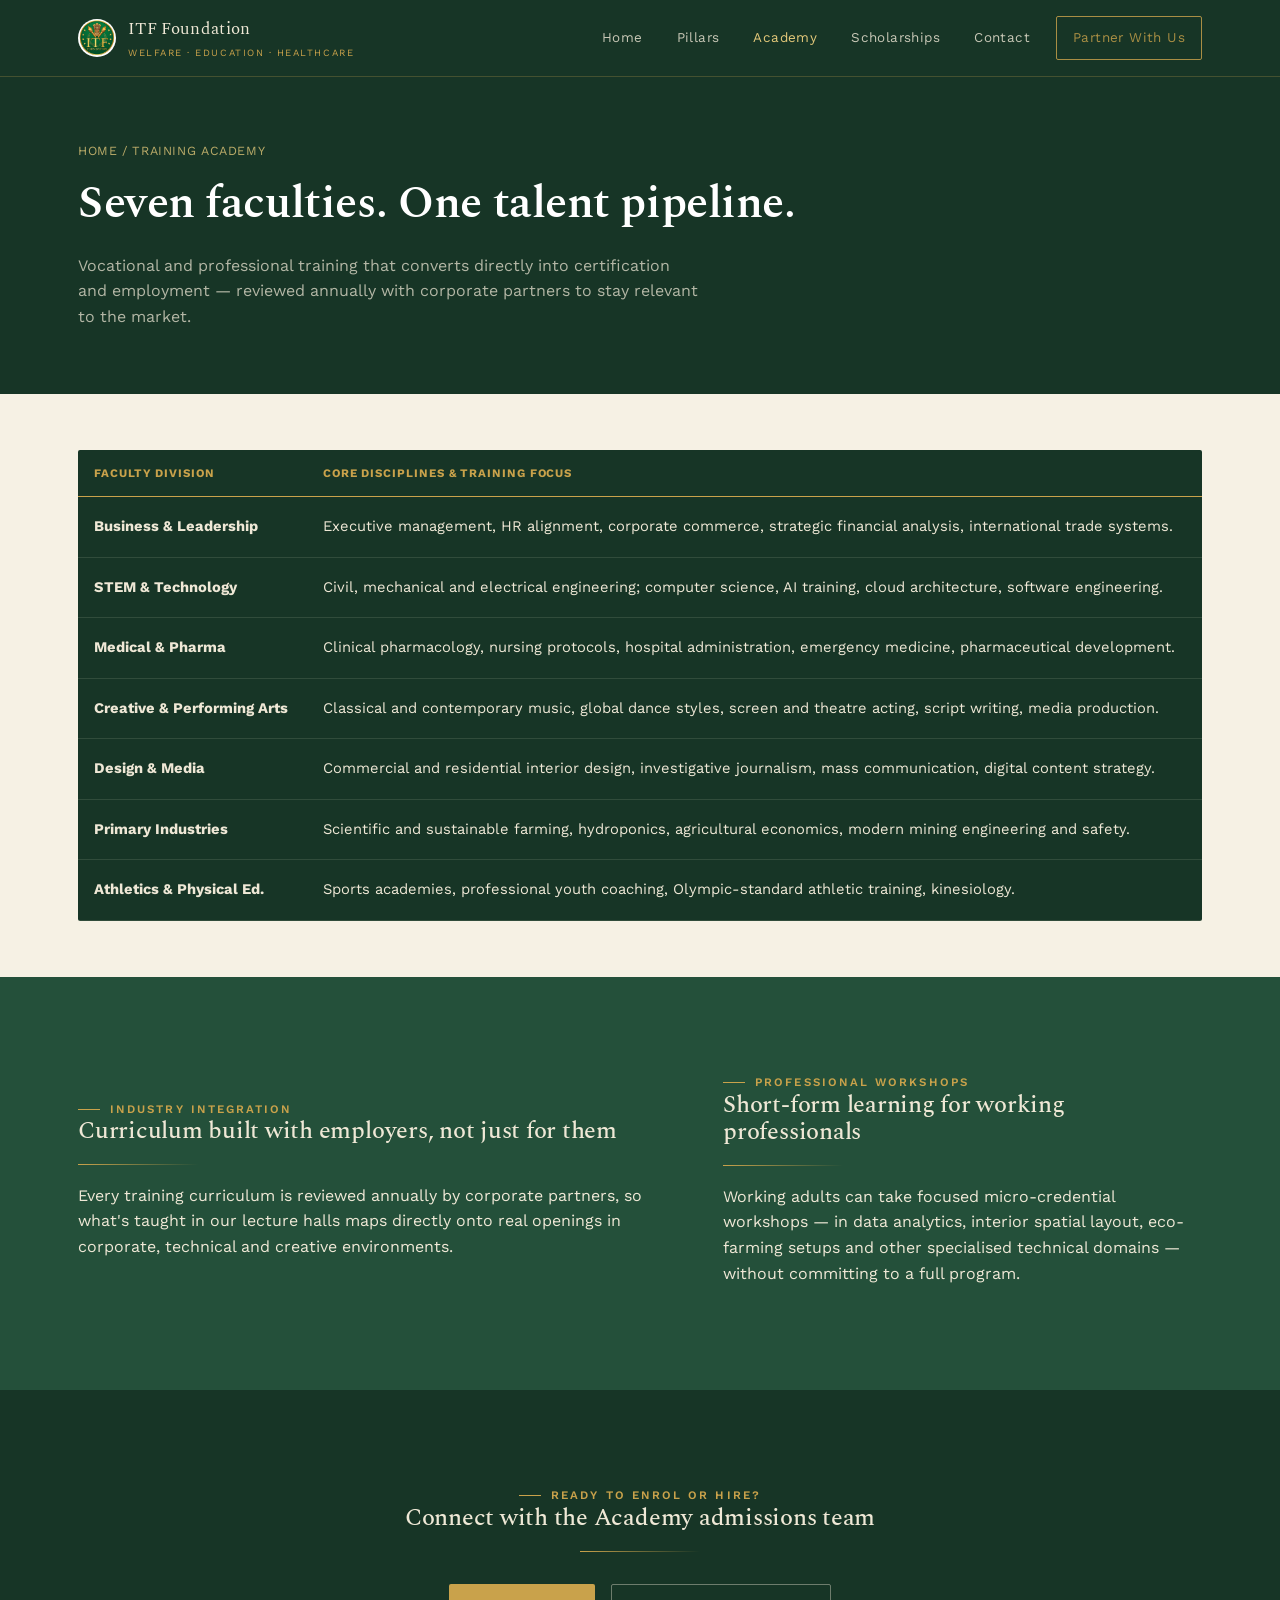
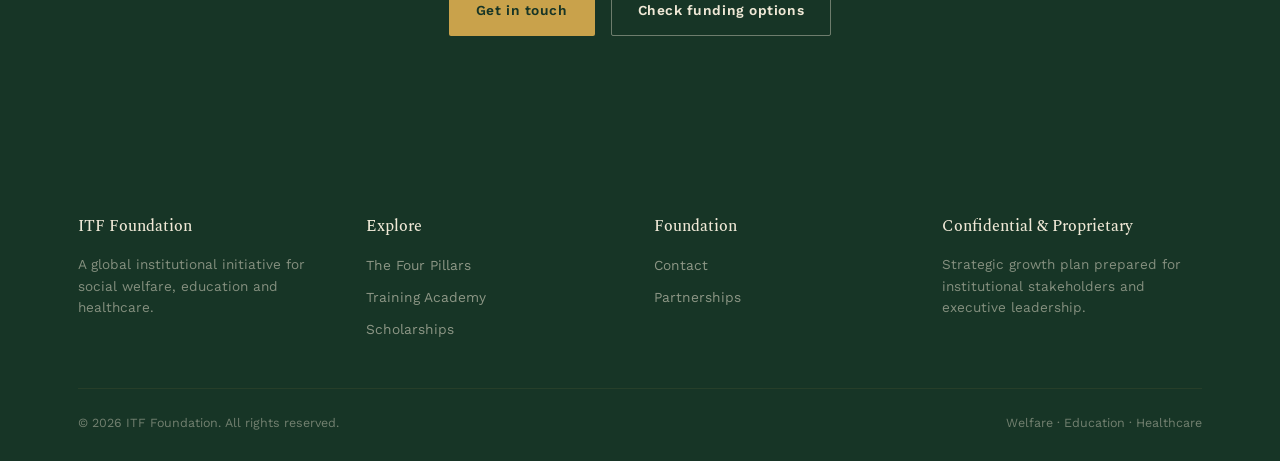
==== academy.html @ 2632fdf0 "Add files via upload" ====
<!DOCTYPE html>
<html lang="en">
<head>
<meta charset="UTF-8">
<meta name="viewport" content="width=device-width, initial-scale=1.0">
<title>Training Academy — ITF Foundation</title>
<meta name="description" content="Seven faculties offering vocational and professional training that convert directly into certification and employment.">
<link rel="stylesheet" href="main.css">
</head>
<body>

<header class="site">
  <div class="nav-inner">
    <a href="index.html" class="brand">
      <img src="logo.jpeg" alt="ITF Foundation logo" class="brand-logo">
      <div class="brand-name">ITF Foundation<small>Welfare · Education · Healthcare</small></div>
    </a>
    <button class="nav-toggle" aria-label="Toggle navigation">☰</button>
    <nav class="primary">
      <a href="index.html">Home</a>
      <a href="programs.html">Pillars</a>
      <a href="academy.html">Academy</a>
      <a href="scholarships.html">Scholarships</a>
      <a href="contact.html">Contact</a>
      <a href="contact.html#partner" class="nav-cta">Partner With Us</a>
    </nav>
  </div>
</header>

<section class="kicker-page">
  <div class="wrap">
    <div class="breadcrumb">Home / Training Academy</div>
    <h1>Seven faculties. One talent pipeline.</h1>
    <p class="lead muted" style="max-width:620px;">Vocational and professional training that converts directly into certification and employment — reviewed annually with corporate partners to stay relevant to the market.</p>
  </div>
</section>

<section class="tight">
  <div class="wrap">
    <div class="reveal" style="overflow-x:auto;">
      <table class="matrix" style="background:var(--green-deep);color:var(--bone);border-radius:2px;">
        <thead>
          <tr><th>Faculty Division</th><th>Core Disciplines &amp; Training Focus</th></tr>
        </thead>
        <tbody>
          <tr><td><strong>Business &amp; Leadership</strong></td><td>Executive management, HR alignment, corporate commerce, strategic financial analysis, international trade systems.</td></tr>
          <tr><td><strong>STEM &amp; Technology</strong></td><td>Civil, mechanical and electrical engineering; computer science, AI training, cloud architecture, software engineering.</td></tr>
          <tr><td><strong>Medical &amp; Pharma</strong></td><td>Clinical pharmacology, nursing protocols, hospital administration, emergency medicine, pharmaceutical development.</td></tr>
          <tr><td><strong>Creative &amp; Performing Arts</strong></td><td>Classical and contemporary music, global dance styles, screen and theatre acting, script writing, media production.</td></tr>
          <tr><td><strong>Design &amp; Media</strong></td><td>Commercial and residential interior design, investigative journalism, mass communication, digital content strategy.</td></tr>
          <tr><td><strong>Primary Industries</strong></td><td>Scientific and sustainable farming, hydroponics, agricultural economics, modern mining engineering and safety.</td></tr>
          <tr><td><strong>Athletics &amp; Physical Ed.</strong></td><td>Sports academies, professional youth coaching, Olympic-standard athletic training, kinesiology.</td></tr>
        </tbody>
      </table>
    </div>
  </div>
</section>

<section class="mid">
  <div class="wrap split">
    <div class="reveal">
      <span class="eyebrow">Industry integration</span>
      <h2>Curriculum built with employers, not just for them</h2>
      <div class="rule"></div>
      <p>Every training curriculum is reviewed annually by corporate partners, so what's taught in our lecture halls maps directly onto real openings in corporate, technical and creative environments.</p>
    </div>
    <div class="reveal">
      <span class="eyebrow">Professional workshops</span>
      <h2>Short-form learning for working professionals</h2>
      <div class="rule"></div>
      <p>Working adults can take focused micro-credential workshops — in data analytics, interior spatial layout, eco-farming setups and other specialised technical domains — without committing to a full program.</p>
    </div>
  </div>
</section>

<section class="dark center">
  <div class="wrap reveal">
    <span class="eyebrow center">Ready to enrol or hire?</span>
    <h2>Connect with the Academy admissions team</h2>
    <div class="rule mx-auto"></div>
    <div class="hero-actions" style="justify-content:center;">
      <a href="contact.html" class="btn btn-gold">Get in touch</a>
      <a href="scholarships.html" class="btn btn-outline">Check funding options</a>
    </div>
  </div>
</section>

<footer class="site">
  <div class="wrap">
    <div class="grid grid-4">
      <div>
        <h5>ITF Foundation</h5>
        <p class="muted" style="font-size:.85rem;">A global institutional initiative for social welfare, education and healthcare.</p>
      </div>
      <div>
        <h5>Explore</h5>
        <ul>
          <li><a href="programs.html">The Four Pillars</a></li>
          <li><a href="academy.html">Training Academy</a></li>
          <li><a href="scholarships.html">Scholarships</a></li>
        </ul>
      </div>
      <div>
        <h5>Foundation</h5>
        <ul>
          <li><a href="contact.html">Contact</a></li>
          <li><a href="contact.html#partner">Partnerships</a></li>
        </ul>
      </div>
      <div>
        <h5>Confidential &amp; Proprietary</h5>
        <p class="muted" style="font-size:.85rem;">Strategic growth plan prepared for institutional stakeholders and executive leadership.</p>
      </div>
    </div>
    <div class="footer-bottom">
      <span>© 2026 ITF Foundation. All rights reserved.</span>
      <span>Welfare · Education · Healthcare</span>
    </div>
  </div>
</footer>

<script src="main.js"></script>
</body>
</html>
---- main.css ----
/* ================= ITF FOUNDATION — DESIGN TOKENS =================
   Color
   --green-deep   #173526  primary dark / hero / nav
   --green-mid    #24503A  secondary panels
   --gold         #C9A24B  accent / rule / signature
   --gold-soft    #E4C97A  hover / highlight
   --parchment    #F6F1E4  light section bg
   --maroon       #7C2E22  rare warmth accent (scholarships, alerts)
   --ink          #20231C  body text on light
   --bone         #EFE8D6  body text on dark
   Type
   Display: "Spectral" (serif, editorial, calm authority)
   Body:    "Work Sans" (clean, humane, legible at small sizes)
   Label:   "Work Sans" uppercase tracked, used as utility/eyebrow
   Signature: concentric medallion rings — echoes the foundation seal —
   used as section markers, pull-quote frame and stat rings instead of
   numbered badges.
==================================================================== */

@import url('https://fonts.googleapis.com/css2?family=Spectral:ital,wght@0,300;0,400;0,500;0,600;0,700;1,400;1,500&family=Work+Sans:wght@300;400;500;600;700&display=swap');

:root{
  --green-deep:#173526;
  --green-mid:#24503A;
  --gold:#C9A24B;
  --gold-soft:#E4C97A;
  --parchment:#F6F1E4;
  --maroon:#7C2E22;
  --ink:#20231C;
  --bone:#EFE8D6;
  --max:1180px;
  --radius:2px;
}

*,*::before,*::after{box-sizing:border-box;}
html{scroll-behavior:smooth;}
body{
  margin:0;
  font-family:'Work Sans',sans-serif;
  color:var(--ink);
  background:var(--parchment);
  -webkit-font-smoothing:antialiased;
  line-height:1.6;
}
h1,h2,h3,h4{
  font-family:'Spectral',serif;
  font-weight:500;
  line-height:1.15;
  margin:0 0 .5em;
  letter-spacing:-0.01em;
}
h1{font-weight:600;}
p{margin:0 0 1em;}
a{color:inherit;text-decoration:none;}
img{max-width:100%;display:block;}
.wrap{max-width:var(--max);margin:0 auto;padding:0 28px;}

.eyebrow{
  font-size:.72rem;
  letter-spacing:.18em;
  text-transform:uppercase;
  color:var(--gold);
  font-weight:600;
  display:inline-flex;
  align-items:center;
  gap:10px;
}
.eyebrow::before{
  content:"";
  width:22px;height:1px;
  background:var(--gold);
  display:inline-block;
}

/* === Medallion signature element === */
.medallion{
  --size:54px;
  width:var(--size);height:var(--size);
  border-radius:50%;
  position:relative;
  flex:none;
  display:grid;place-items:center;
}
.medallion::before,
.medallion::after{
  content:"";
  position:absolute;
  border-radius:50%;
  border:1px solid currentColor;
}
.medallion::before{inset:0;}
.medallion::after{inset:8px;}
.medallion span{
  font-family:'Spectral',serif;
  font-size:.85rem;
  font-weight:600;
}

/* === Header / nav === */
header.site{
  position:sticky;top:0;z-index:50;
  background:var(--green-deep);
  border-bottom:1px solid rgba(201,162,75,.25);
}
.nav-inner{
  max-width:var(--max);margin:0 auto;padding:0 28px;
  display:flex;align-items:center;justify-content:space-between;
  height:76px;
}
.brand{display:flex;align-items:center;gap:12px;color:var(--bone);}
.brand-logo{width:38px;height:38px;object-fit:contain;border-radius:50%;}
.brand-name{font-family:'Spectral',serif;font-size:1.05rem;letter-spacing:.02em;color:var(--bone);}
.brand-name small{display:block;font-family:'Work Sans',sans-serif;font-size:.6rem;letter-spacing:.16em;color:var(--gold);text-transform:uppercase;margin-top:2px;}

nav.primary{display:flex;gap:2px;align-items:center;}
nav.primary a{
  color:var(--bone);
  font-size:.84rem;
  letter-spacing:.03em;
  padding:10px 16px;
  position:relative;
  opacity:.82;
  transition:opacity .2s ease;
}
nav.primary a:hover{opacity:1;}
nav.primary a.active{opacity:1;color:var(--gold-soft);}
.nav-cta{
  border:1px solid var(--gold);
  color:var(--gold) !important;
  border-radius:var(--radius);
  margin-left:8px;
}
.nav-cta:hover{background:var(--gold);color:var(--green-deep) !important;}

.nav-toggle{display:none;background:none;border:0;color:var(--bone);font-size:1.6rem;cursor:pointer;}

@media (max-width:880px){
  nav.primary{
    position:fixed;inset:76px 0 0 0;
    background:var(--green-deep);
    flex-direction:column;align-items:flex-start;
    padding:20px 28px;
    transform:translateY(-110%);
    transition:transform .3s ease;
    height:calc(100vh - 76px);
  }
  nav.primary.open{transform:translateY(0);}
  nav.primary a{padding:14px 0;width:100%;border-bottom:1px solid rgba(201,162,75,.12);font-size:1rem;}
  .nav-toggle{display:block;}
}

/* === Hero === */
.hero{
  background:
    radial-gradient(ellipse at 75% 0%, rgba(201,162,75,.16), transparent 60%),
    var(--green-deep);
  color:var(--bone);
  padding:108px 0 96px;
  position:relative;
  overflow:hidden;
}
.hero::after{
  content:"";
  position:absolute;
  right:-180px;top:-180px;
  width:520px;height:520px;
  border-radius:50%;
  border:1px solid rgba(201,162,75,.18);
}
.hero .wrap{position:relative;z-index:2;}
.hero h1{font-size:clamp(2.3rem,4.6vw,3.7rem);color:#fff;max-width:780px;}
.hero h1 em{color:var(--gold-soft);font-style:italic;}
.hero p.lead{max-width:560px;font-size:1.08rem;color:rgba(239,232,214,.84);}
.hero-actions{display:flex;gap:16px;margin-top:32px;flex-wrap:wrap;}

.btn{
  display:inline-flex;align-items:center;gap:10px;
  padding:14px 26px;
  font-size:.86rem;letter-spacing:.04em;
  border-radius:var(--radius);
  font-weight:600;
  border:1px solid transparent;
  cursor:pointer;
}
.btn-gold{background:var(--gold);color:var(--green-deep);}
.btn-gold:hover{background:var(--gold-soft);}
.btn-outline{border-color:rgba(239,232,214,.4);color:var(--bone);}
.btn-outline:hover{border-color:var(--gold);color:var(--gold-soft);}
.btn-outline-dark{border-color:rgba(32,35,28,.3);color:var(--ink);}
.btn-outline-dark:hover{border-color:var(--maroon);color:var(--maroon);}

/* === Section scaffolding === */
section{padding:88px 0;}
section.tight{padding:56px 0;}
.section-head{max-width:680px;margin-bottom:48px;}
.section-head h2{font-size:clamp(1.7rem,3vw,2.4rem);}
.rule{height:1px;background:linear-gradient(90deg,var(--gold),transparent);width:120px;margin:18px 0;}
.dark{background:var(--green-deep);color:var(--bone);}
.dark .section-head .eyebrow{color:var(--gold-soft);}
.mid{background:var(--green-mid);color:var(--bone);}

/* === Pillar / card grid === */
.grid{display:grid;gap:28px;}
.grid-2{grid-template-columns:repeat(2,1fr);}
.grid-3{grid-template-columns:repeat(3,1fr);}
.grid-4{grid-template-columns:repeat(4,1fr);}
@media (max-width:900px){.grid-2,.grid-3,.grid-4{grid-template-columns:1fr;}}

.card{
  background:#fff;
  border:1px solid rgba(32,35,28,.08);
  padding:30px 26px;
  border-radius:var(--radius);
  position:relative;
}
.dark .card,.mid .card{
  background:rgba(246,241,228,.04);
  border-color:rgba(201,162,75,.2);
}
.card .medallion{color:var(--gold);margin-bottom:18px;}
.card h3{font-size:1.18rem;margin-bottom:10px;}
.card p{font-size:.93rem;color:rgba(32,35,28,.72);margin-bottom:0;}
.dark .card p,.mid .card p{color:rgba(239,232,214,.72);}

/* === Pull quote === */
.pull-quote{
  border:1px solid var(--gold);
  border-radius:50%/14px;
  padding:48px 56px;
  text-align:center;
  position:relative;
  max-width:760px;
  margin:0 auto;
}
.pull-quote p{
  font-family:'Spectral',serif;
  font-style:italic;
  font-size:clamp(1.2rem,2.4vw,1.55rem);
  color:var(--bone);
  margin:0;
}
.pull-quote .medallion{position:absolute;left:50%;top:-27px;transform:translateX(-50%);background:var(--green-deep);color:var(--gold);}

/* === Stats row === */
.stats{display:flex;flex-wrap:wrap;gap:40px;}
.stat{flex:1;min-width:160px;}
.stat .medallion{--size:64px;color:var(--gold);margin-bottom:14px;}
.stat .medallion span{font-size:1.05rem;}
.stat h4{font-family:'Work Sans',sans-serif;font-size:.78rem;letter-spacing:.06em;text-transform:uppercase;color:var(--bone);opacity:.78;font-weight:600;margin:0;}

/* === Phase timeline (legitimate sequence) === */
.timeline{display:grid;grid-template-columns:repeat(2,1fr);gap:32px;}
@media (max-width:760px){.timeline{grid-template-columns:1fr;}}
.phase{border-left:2px solid var(--gold);padding-left:24px;position:relative;}
.phase::before{
  content:"";position:absolute;left:-7px;top:2px;
  width:12px;height:12px;border-radius:50%;background:var(--gold);
}
.phase .eyebrow{margin-bottom:10px;}

/* === Table (training matrix) === */
.matrix{width:100%;border-collapse:collapse;font-size:.92rem;}
.matrix th{
  text-align:left;font-family:'Work Sans',sans-serif;
  font-size:.72rem;letter-spacing:.08em;text-transform:uppercase;
  color:var(--gold);padding:14px 16px;border-bottom:1px solid var(--gold);
}
.matrix td{padding:18px 16px;border-bottom:1px solid rgba(239,232,214,.12);vertical-align:top;}
.matrix tr:hover td{background:rgba(201,162,75,.05);}

/* === Forms === */
.form-grid{display:grid;grid-template-columns:1fr 1fr;gap:20px;}
@media (max-width:700px){.form-grid{grid-template-columns:1fr;}}
.field{display:flex;flex-direction:column;gap:8px;}
.field.full{grid-column:1/-1;}
.field label{font-size:.78rem;letter-spacing:.04em;text-transform:uppercase;color:var(--ink);font-weight:600;}
.field input,.field select,.field textarea{
  font-family:'Work Sans',sans-serif;
  padding:13px 14px;
  border:1px solid rgba(32,35,28,.2);
  border-radius:var(--radius);
  font-size:.94rem;background:#fff;
}
.field textarea{resize:vertical;min-height:110px;}
.field input:focus,.field select:focus,.field textarea:focus{
  outline:2px solid var(--gold);outline-offset:1px;
}

/* === Footer === */
footer.site{background:var(--green-deep);color:rgba(239,232,214,.7);padding:64px 0 28px;font-size:.86rem;}
footer.site .grid-4{margin-bottom:48px;}
footer.site h5{color:var(--bone);font-family:'Spectral',serif;font-size:1rem;margin-bottom:14px;font-weight:500;}
footer.site a{opacity:.78;}
footer.site a:hover{opacity:1;color:var(--gold-soft);}
footer.site ul{list-style:none;padding:0;margin:0;display:flex;flex-direction:column;gap:10px;}
.footer-bottom{
  border-top:1px solid rgba(201,162,75,.15);
  padding-top:24px;
  display:flex;justify-content:space-between;flex-wrap:wrap;gap:10px;
  font-size:.78rem;opacity:.6;
}

/* === Misc utility === */
.tag{
  display:inline-block;
  font-size:.7rem;letter-spacing:.08em;text-transform:uppercase;
  padding:5px 10px;border:1px solid var(--maroon);color:var(--maroon);
  border-radius:var(--radius);font-weight:600;
}
.split{display:grid;grid-template-columns:1.1fr .9fr;gap:60px;align-items:center;}
@media (max-width:880px){.split{grid-template-columns:1fr;}}
.reveal{opacity:0;transform:translateY(18px);transition:opacity .6s ease,transform .6s ease;}
.reveal.in{opacity:1;transform:none;}

.center{text-align:center;}
.mx-auto{margin-left:auto;margin-right:auto;}
.muted{opacity:.72;}
.kicker-page{
  background:var(--green-deep);color:var(--bone);
  padding:64px 0 48px;
}
.kicker-page h1{color:#fff;font-size:clamp(2rem,4vw,2.8rem);}
.breadcrumb{font-size:.78rem;letter-spacing:.05em;text-transform:uppercase;color:var(--gold-soft);margin-bottom:18px;opacity:.8;}
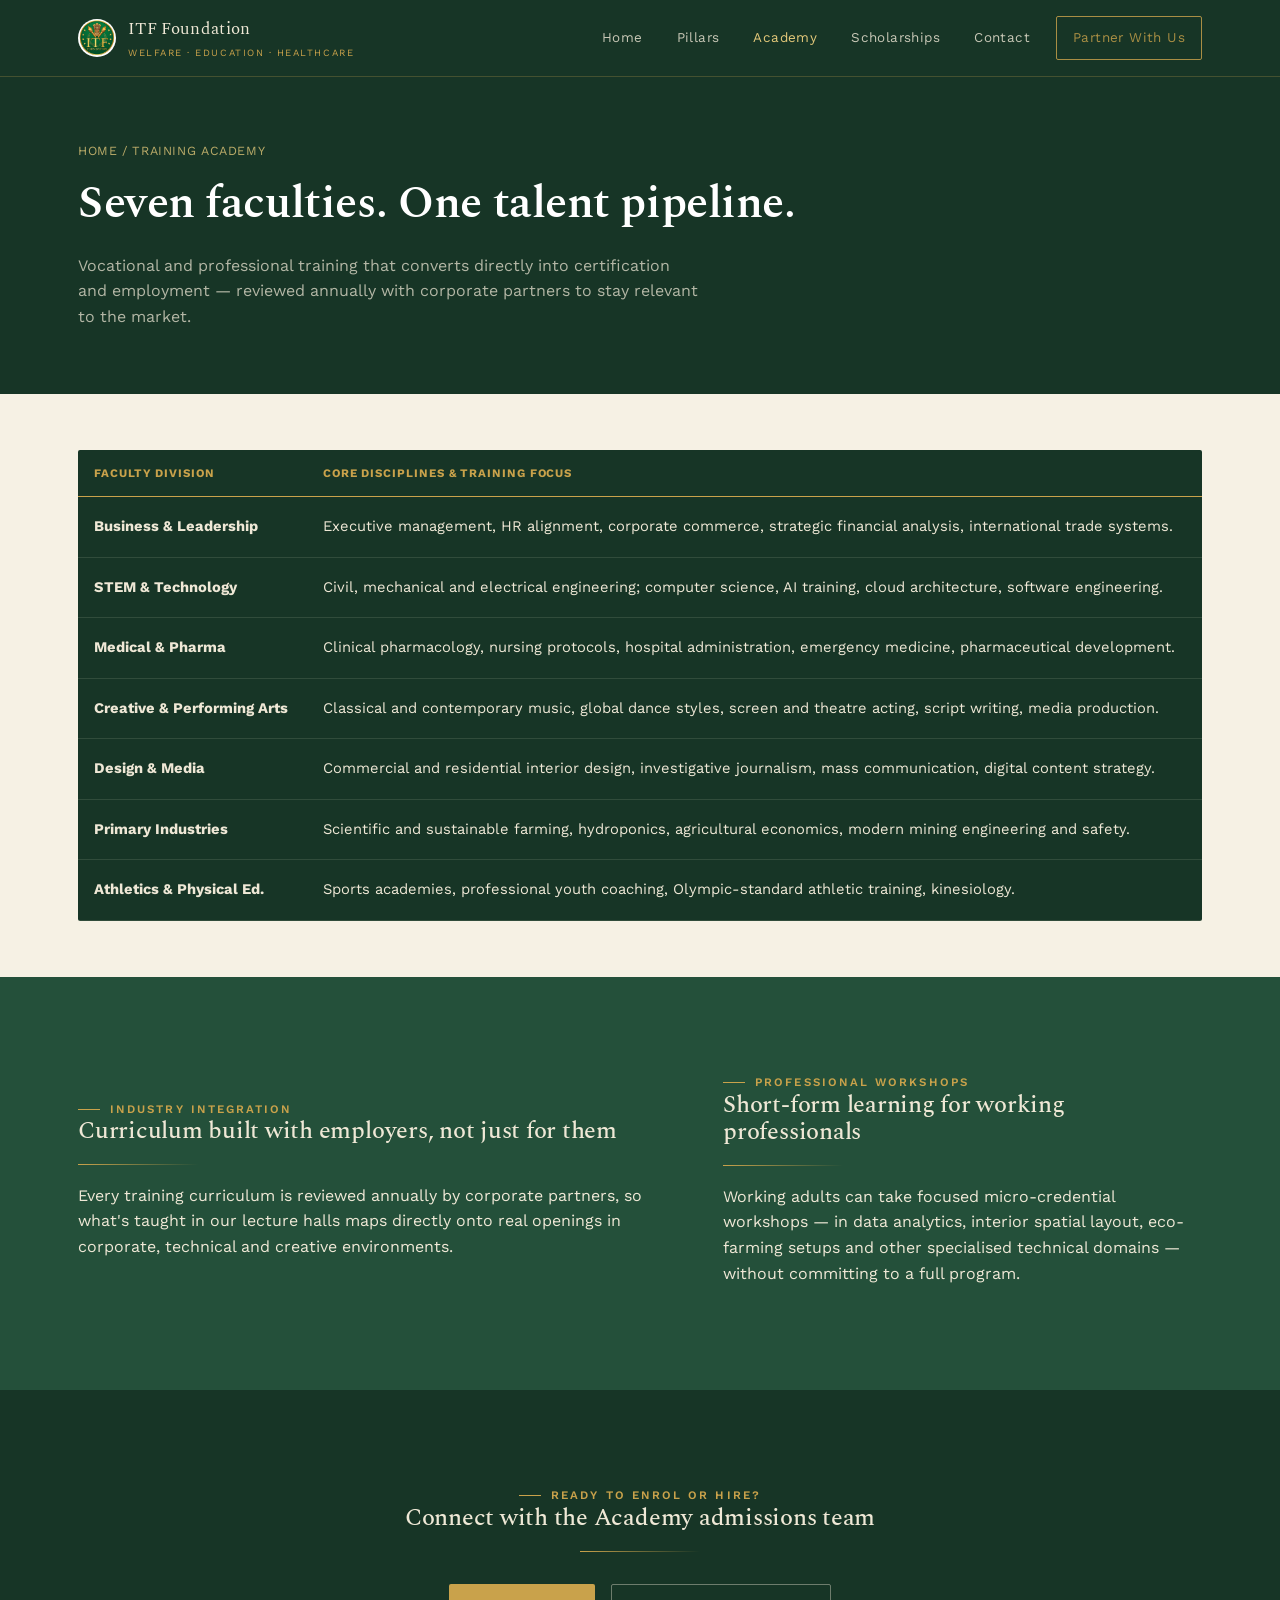
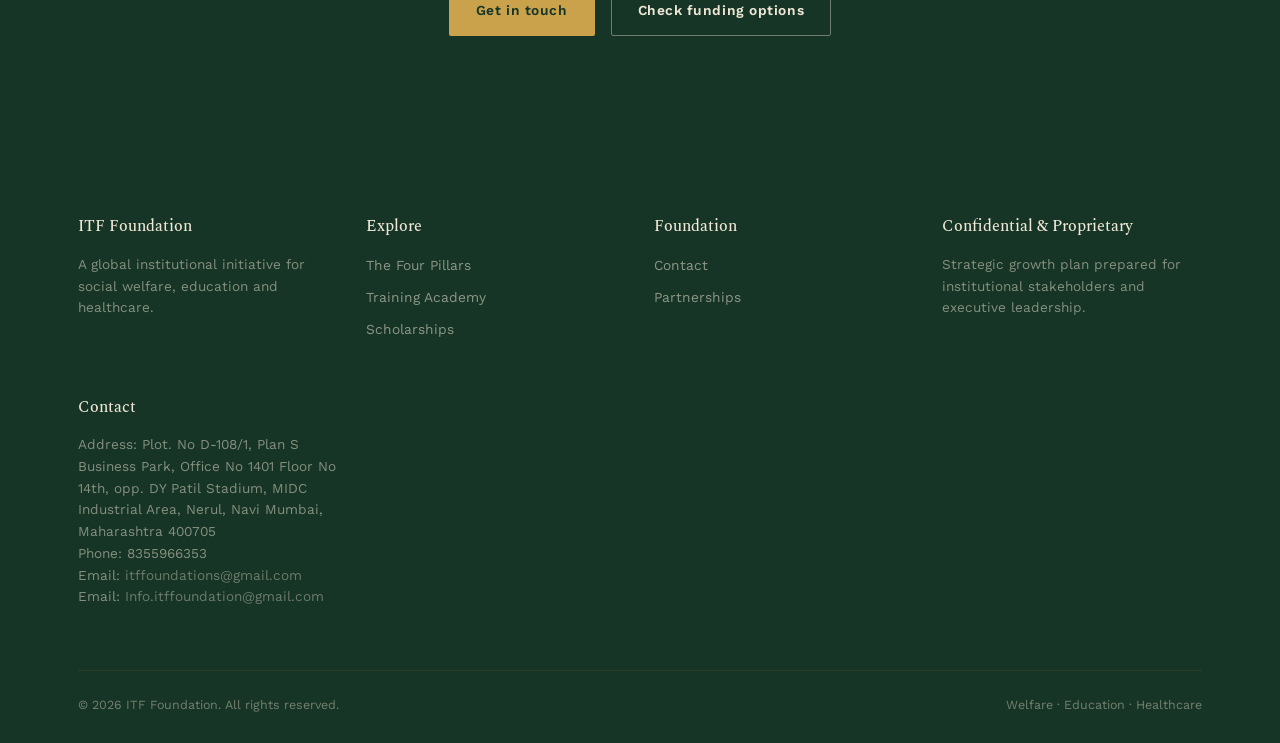
==== commit b06ac2ba: "Changes" ====
--- a/academy.html
+++ b/academy.html
@@ -111,6 +111,15 @@
         <h5>Confidential &amp; Proprietary</h5>
         <p class="muted" style="font-size:.85rem;">Strategic growth plan prepared for institutional stakeholders and executive leadership.</p>
       </div>
+      <div>
+        <h5>Contact</h5>
+        <p class="muted" style="font-size:.85rem;">
+          Address: Plot. No D-108/1, Plan S Business Park, Office No 1401 Floor No 14th, opp. DY Patil Stadium, MIDC Industrial Area, Nerul, Navi Mumbai, Maharashtra 400705<br>
+          Phone: 8355966353<br>
+          Email: <a href="mailto:itffoundations@gmail.com">itffoundations@gmail.com</a><br>
+          Email: <a href="mailto:Info.itffoundation@gmail.com">Info.itffoundation@gmail.com</a>
+        </p>
+      </div>
     </div>
     <div class="footer-bottom">
       <span>© 2026 ITF Foundation. All rights reserved.</span>
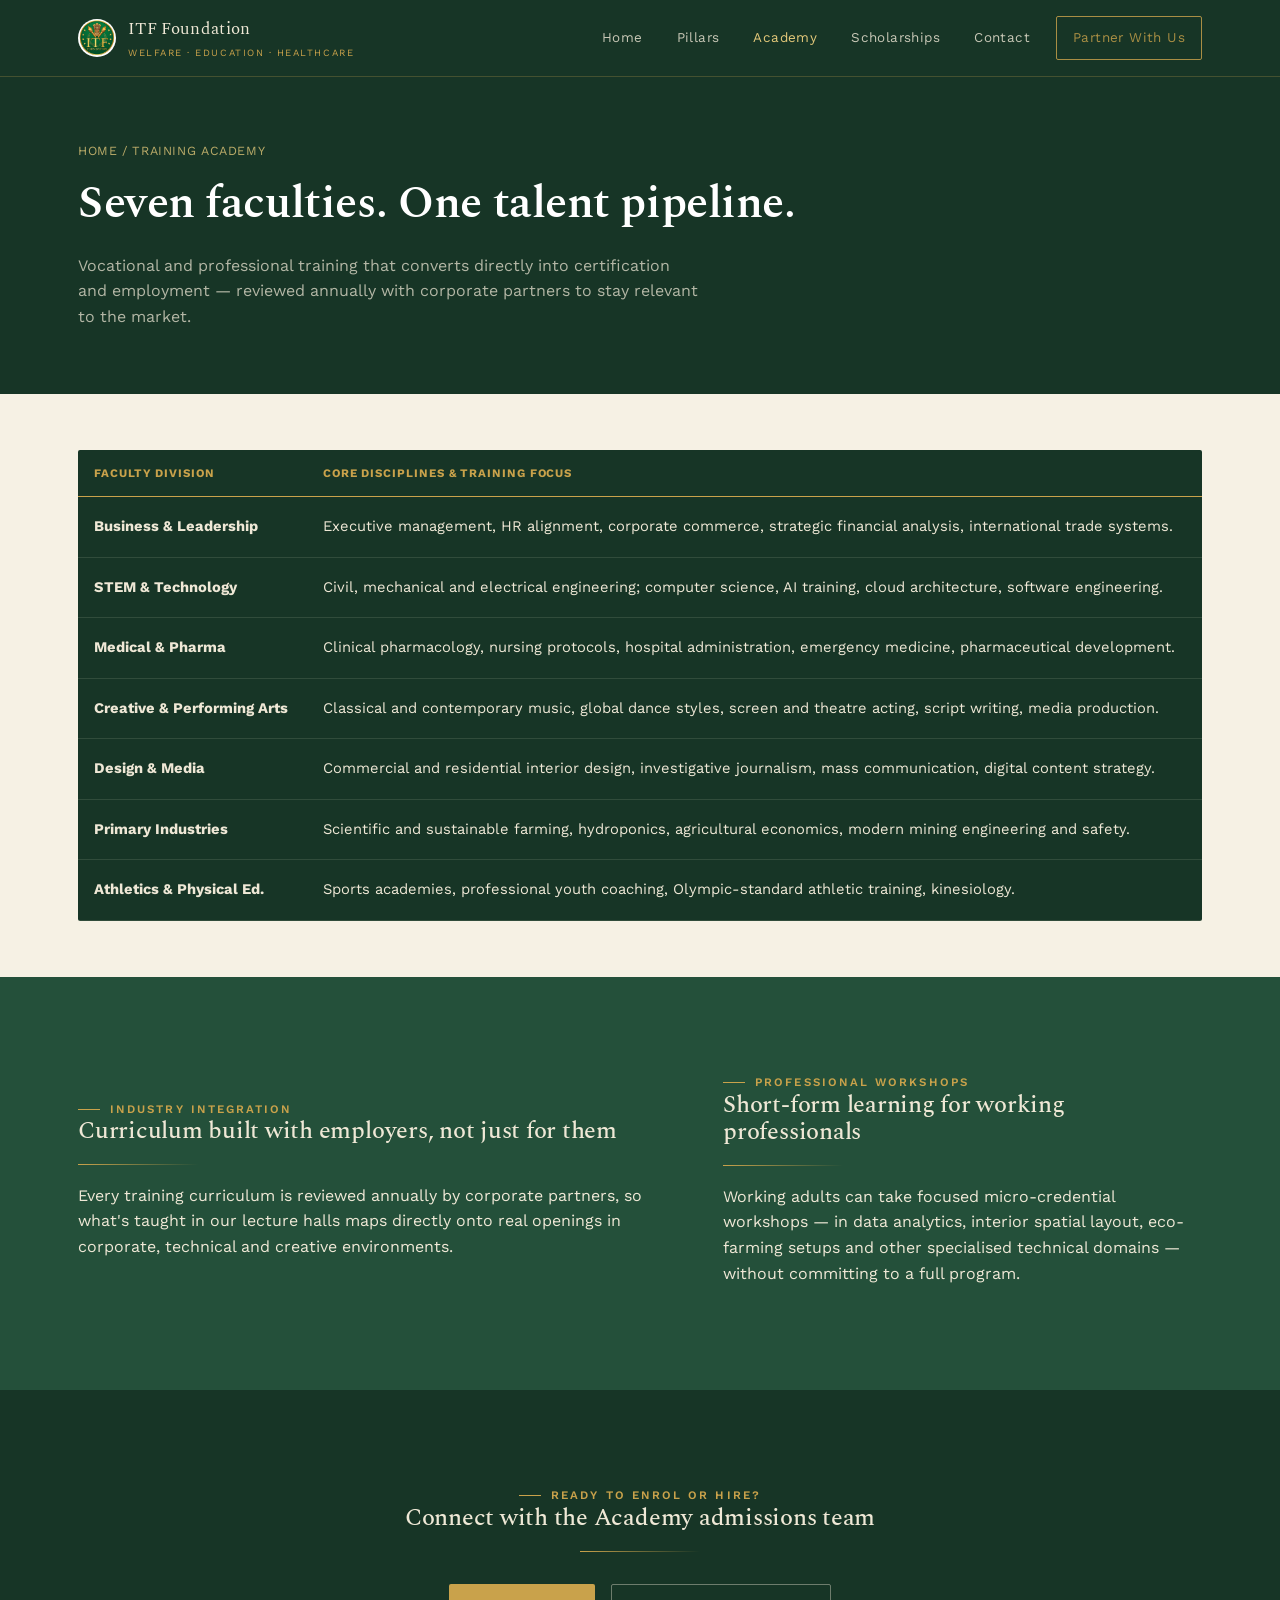
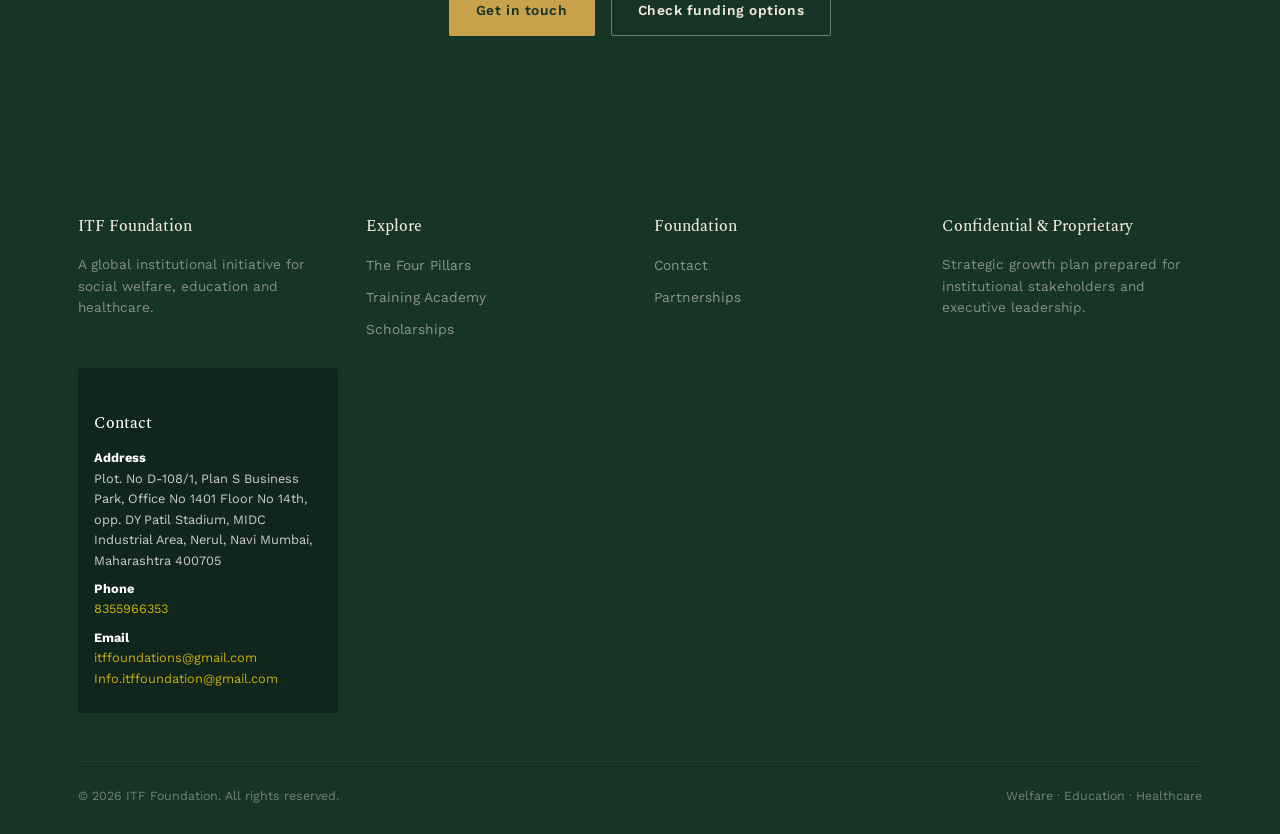
==== commit 152b5489: "Redesign footer contact block with dark, appealing styling" ====
--- a/academy.html
+++ b/academy.html
@@ -111,14 +111,23 @@
         <h5>Confidential &amp; Proprietary</h5>
         <p class="muted" style="font-size:.85rem;">Strategic growth plan prepared for institutional stakeholders and executive leadership.</p>
       </div>
-      <div>
-        <h5>Contact</h5>
-        <p class="muted" style="font-size:.85rem;">
-          Address: Plot. No D-108/1, Plan S Business Park, Office No 1401 Floor No 14th, opp. DY Patil Stadium, MIDC Industrial Area, Nerul, Navi Mumbai, Maharashtra 400705<br>
-          Phone: 8355966353<br>
-          Email: <a href="mailto:itffoundations@gmail.com">itffoundations@gmail.com</a><br>
-          Email: <a href="mailto:Info.itffoundation@gmail.com">Info.itffoundation@gmail.com</a>
-        </p>
+      <div style="background:rgba(0,0,0,0.3);padding:16px;border-radius:4px;">
+        <h5 style="color:#fff;margin-bottom:12px;">Contact</h5>
+        <div style="font-size:.8rem;line-height:1.6;">
+          <p style="margin:0 0 8px 0;color:#ccc;">
+            <strong style="color:#fff;">Address</strong><br>
+            Plot. No D-108/1, Plan S Business Park, Office No 1401 Floor No 14th, opp. DY Patil Stadium, MIDC Industrial Area, Nerul, Navi Mumbai, Maharashtra 400705
+          </p>
+          <p style="margin:0 0 8px 0;color:#ccc;">
+            <strong style="color:#fff;">Phone</strong><br>
+            <a href="tel:8355966353" style="color:#ffd700;text-decoration:none;">8355966353</a>
+          </p>
+          <p style="margin:0 0 8px 0;color:#ccc;">
+            <strong style="color:#fff;">Email</strong><br>
+            <a href="mailto:itffoundations@gmail.com" style="color:#ffd700;text-decoration:none;display:block;">itffoundations@gmail.com</a>
+            <a href="mailto:Info.itffoundation@gmail.com" style="color:#ffd700;text-decoration:none;display:block;">Info.itffoundation@gmail.com</a>
+          </p>
+        </div>
       </div>
     </div>
     <div class="footer-bottom">
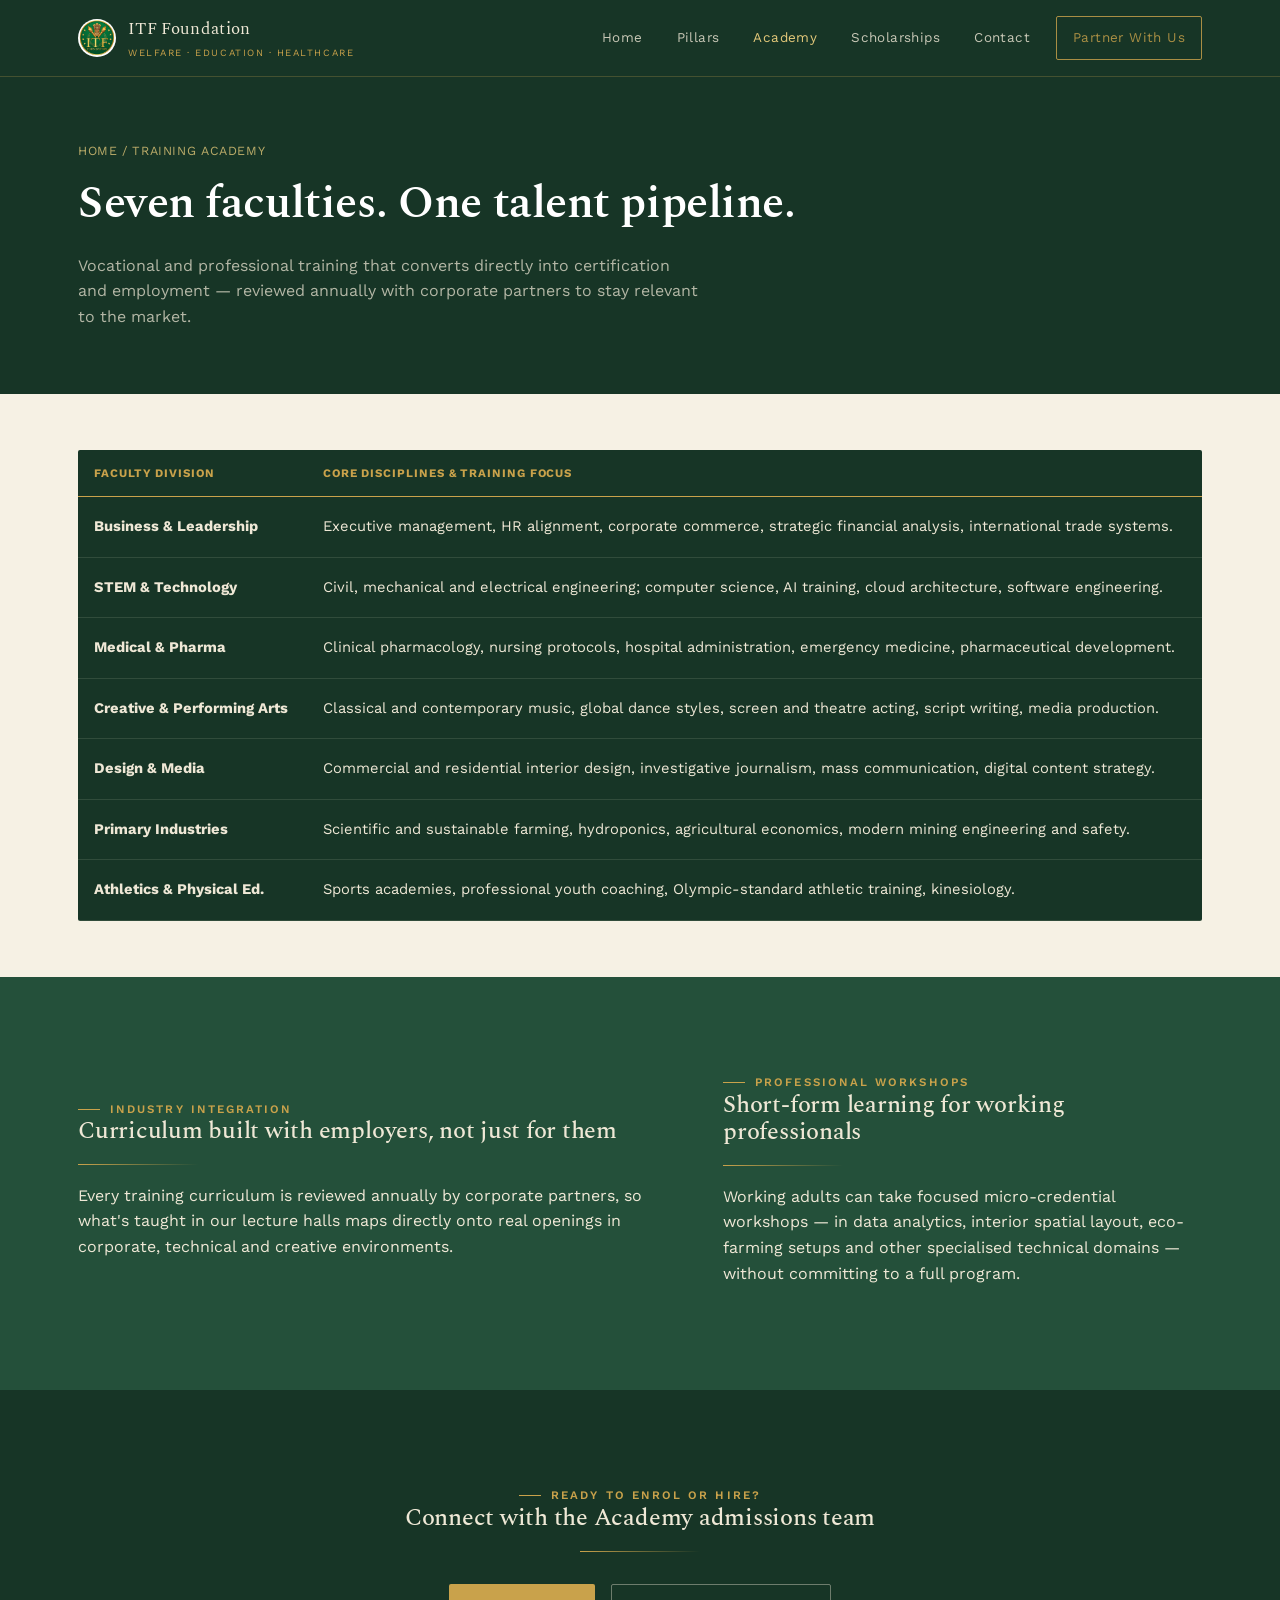
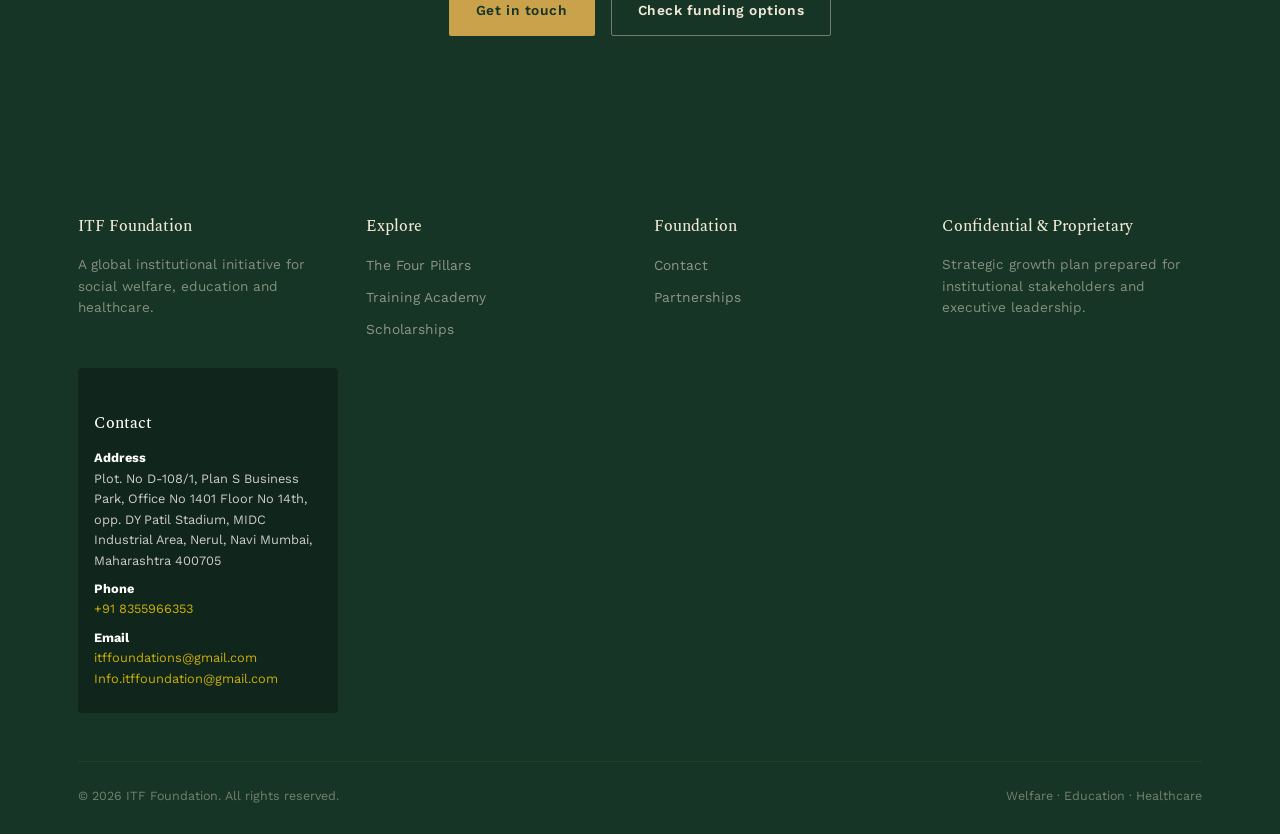
==== commit 1c5f2c36: "ch" ====
--- a/academy.html
+++ b/academy.html
@@ -120,7 +120,7 @@
           </p>
           <p style="margin:0 0 8px 0;color:#ccc;">
             <strong style="color:#fff;">Phone</strong><br>
-            <a href="tel:8355966353" style="color:#ffd700;text-decoration:none;">8355966353</a>
+            <a href="tel:+91 8355966353" style="color:#ffd700;text-decoration:none;">+91 8355966353</a>
           </p>
           <p style="margin:0 0 8px 0;color:#ccc;">
             <strong style="color:#fff;">Email</strong><br>
